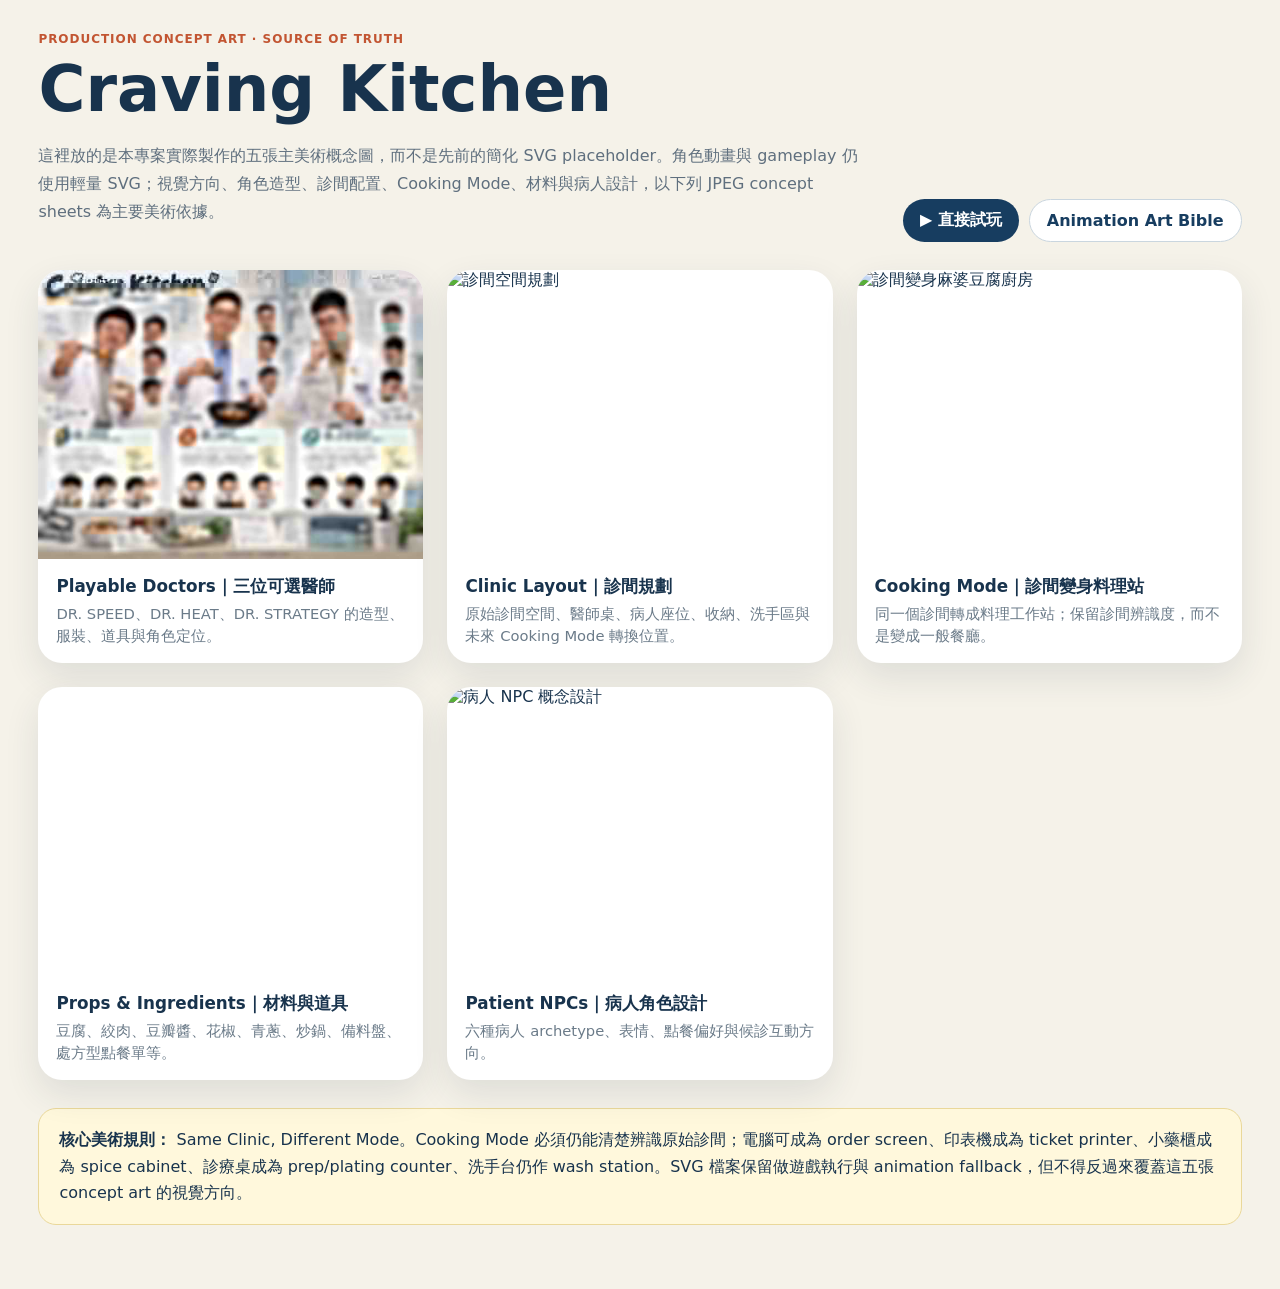
==== CK/art-original.html @ 4d16501b "CK art: add original concept art gallery" ====
<!doctype html>
<html lang="zh-Hant">
<head>
<meta charset="utf-8"><meta name="viewport" content="width=device-width,initial-scale=1">
<title>Craving Kitchen — Original Concept Art</title>
<style>
:root{font-family:Inter,"Noto Sans TC",system-ui,sans-serif;color:#18334d;background:#f5f2e9}*{box-sizing:border-box}body{margin:0}.wrap{width:min(1240px,94vw);margin:auto;padding:32px 0 64px}header{display:flex;gap:18px;justify-content:space-between;align-items:end;flex-wrap:wrap;margin-bottom:28px}h1{font-size:clamp(2.2rem,5vw,4.6rem);margin:.1em 0}.sub{max-width:820px;line-height:1.75;color:#5f6f7e}.links{display:flex;gap:10px;flex-wrap:wrap}.btn{display:inline-block;padding:11px 17px;border-radius:999px;background:#173d60;color:white;text-decoration:none;font-weight:800}.btn.alt{background:#fff;color:#173d60;border:1px solid #cad6df}.grid{display:grid;grid-template-columns:repeat(auto-fit,minmax(340px,1fr));gap:24px}figure{margin:0;background:white;border-radius:24px;overflow:hidden;box-shadow:0 14px 35px #20384a1c}figure img{width:100%;display:block;aspect-ratio:4/3;object-fit:cover}figcaption{padding:16px 18px}figcaption strong{display:block;font-size:1.05rem;margin-bottom:5px}figcaption span{color:#6b7b89;line-height:1.5;font-size:.92rem}.note{margin-top:28px;padding:18px 20px;border-radius:18px;background:#fff8dc;border:1px solid #ead89a;line-height:1.65}.tag{font-size:.75rem;letter-spacing:.08em;font-weight:900;color:#c25532;text-transform:uppercase}
</style>
</head>
<body><main class="wrap">
<header><div><div class="tag">Production concept art · source of truth</div><h1>Craving Kitchen</h1><p class="sub">這裡放的是本專案實際製作的五張主美術概念圖，而不是先前的簡化 SVG placeholder。角色動畫與 gameplay 仍使用輕量 SVG；視覺方向、角色造型、診間配置、Cooking Mode、材料與病人設計，以下列 JPEG concept sheets 為主要美術依據。</p></div><div class="links"><a class="btn" href="index.html">▶ 直接試玩</a><a class="btn alt" href="art.html">Animation Art Bible</a></div></header>
<section class="grid">
<figure><img src="assets/art/doctor_concepts.jpg" alt="三位可選醫師概念設計"><figcaption><strong>Playable Doctors｜三位可選醫師</strong><span>DR. SPEED、DR. HEAT、DR. STRATEGY 的造型、服裝、道具與角色定位。</span></figcaption></figure>
<figure><img src="assets/art/clinic_layout.jpg" alt="診間空間規劃"><figcaption><strong>Clinic Layout｜診間規劃</strong><span>原始診間空間、醫師桌、病人座位、收納、洗手區與未來 Cooking Mode 轉換位置。</span></figcaption></figure>
<figure><img src="assets/art/cooking_mode.jpg" alt="診間變身麻婆豆腐廚房"><figcaption><strong>Cooking Mode｜診間變身料理站</strong><span>同一個診間轉成料理工作站；保留診間辨識度，而不是變成一般餐廳。</span></figcaption></figure>
<figure><img src="assets/art/props.jpg" alt="麻婆豆腐料理材料與道具"><figcaption><strong>Props & Ingredients｜材料與道具</strong><span>豆腐、絞肉、豆瓣醬、花椒、青蔥、炒鍋、備料盤、處方型點餐單等。</span></figcaption></figure>
<figure><img src="assets/art/patient_npcs.jpg" alt="病人 NPC 概念設計"><figcaption><strong>Patient NPCs｜病人角色設計</strong><span>六種病人 archetype、表情、點餐偏好與候診互動方向。</span></figcaption></figure>
</section>
<div class="note"><strong>核心美術規則：</strong> Same Clinic, Different Mode。Cooking Mode 必須仍能清楚辨識原始診間；電腦可成為 order screen、印表機成為 ticket printer、小藥櫃成為 spice cabinet、診療桌成為 prep/plating counter、洗手台仍作 wash station。SVG 檔案保留做遊戲執行與 animation fallback，但不得反過來覆蓋這五張 concept art 的視覺方向。</div>
</main></body></html>
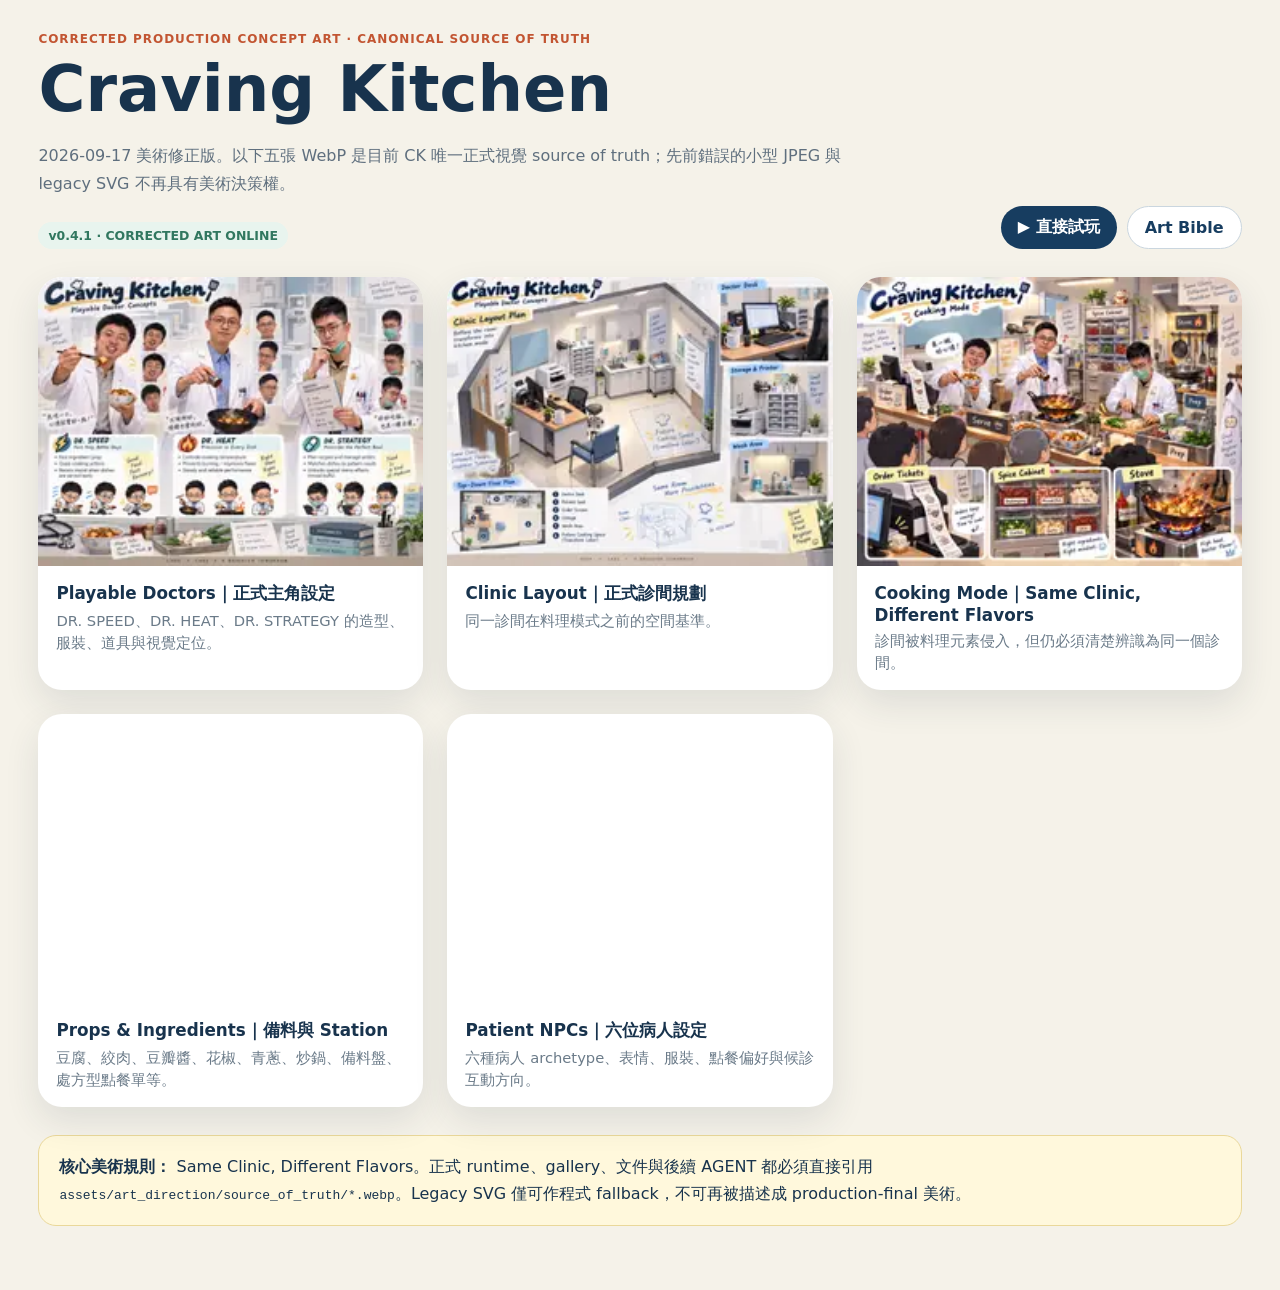
==== commit 73429ce1: "CK art: repoint gallery to corrected canonical WebP sheets" ====
--- a/CK/art-original.html
+++ b/CK/art-original.html
@@ -2,19 +2,19 @@
 <html lang="zh-Hant">
 <head>
 <meta charset="utf-8"><meta name="viewport" content="width=device-width,initial-scale=1">
-<title>Craving Kitchen — Original Concept Art</title>
+<title>Craving Kitchen — Corrected Approved Concept Art</title>
 <style>
-:root{font-family:Inter,"Noto Sans TC",system-ui,sans-serif;color:#18334d;background:#f5f2e9}*{box-sizing:border-box}body{margin:0}.wrap{width:min(1240px,94vw);margin:auto;padding:32px 0 64px}header{display:flex;gap:18px;justify-content:space-between;align-items:end;flex-wrap:wrap;margin-bottom:28px}h1{font-size:clamp(2.2rem,5vw,4.6rem);margin:.1em 0}.sub{max-width:820px;line-height:1.75;color:#5f6f7e}.links{display:flex;gap:10px;flex-wrap:wrap}.btn{display:inline-block;padding:11px 17px;border-radius:999px;background:#173d60;color:white;text-decoration:none;font-weight:800}.btn.alt{background:#fff;color:#173d60;border:1px solid #cad6df}.grid{display:grid;grid-template-columns:repeat(auto-fit,minmax(340px,1fr));gap:24px}figure{margin:0;background:white;border-radius:24px;overflow:hidden;box-shadow:0 14px 35px #20384a1c}figure img{width:100%;display:block;aspect-ratio:4/3;object-fit:cover}figcaption{padding:16px 18px}figcaption strong{display:block;font-size:1.05rem;margin-bottom:5px}figcaption span{color:#6b7b89;line-height:1.5;font-size:.92rem}.note{margin-top:28px;padding:18px 20px;border-radius:18px;background:#fff8dc;border:1px solid #ead89a;line-height:1.65}.tag{font-size:.75rem;letter-spacing:.08em;font-weight:900;color:#c25532;text-transform:uppercase}
+:root{font-family:Inter,"Noto Sans TC",system-ui,sans-serif;color:#18334d;background:#f5f2e9}*{box-sizing:border-box}body{margin:0}.wrap{width:min(1240px,94vw);margin:auto;padding:32px 0 64px}header{display:flex;gap:18px;justify-content:space-between;align-items:end;flex-wrap:wrap;margin-bottom:28px}h1{font-size:clamp(2.2rem,5vw,4.6rem);margin:.1em 0}.sub{max-width:820px;line-height:1.75;color:#5f6f7e}.links{display:flex;gap:10px;flex-wrap:wrap}.btn{display:inline-block;padding:11px 17px;border-radius:999px;background:#173d60;color:white;text-decoration:none;font-weight:800}.btn.alt{background:#fff;color:#173d60;border:1px solid #cad6df}.grid{display:grid;grid-template-columns:repeat(auto-fit,minmax(340px,1fr));gap:24px}figure{margin:0;background:white;border-radius:24px;overflow:hidden;box-shadow:0 14px 35px #20384a1c}figure img{width:100%;display:block;aspect-ratio:4/3;object-fit:cover}figcaption{padding:16px 18px}figcaption strong{display:block;font-size:1.05rem;margin-bottom:5px}figcaption span{color:#6b7b89;line-height:1.5;font-size:.92rem}.note{margin-top:28px;padding:18px 20px;border-radius:18px;background:#fff8dc;border:1px solid #ead89a;line-height:1.65}.tag{font-size:.75rem;letter-spacing:.08em;font-weight:900;color:#c25532;text-transform:uppercase}.status{display:inline-block;margin-top:8px;padding:6px 10px;border-radius:999px;background:#e8f4ee;color:#31775f;font-weight:900;font-size:.78rem}
 </style>
 </head>
 <body><main class="wrap">
-<header><div><div class="tag">Production concept art · source of truth</div><h1>Craving Kitchen</h1><p class="sub">這裡放的是本專案實際製作的五張主美術概念圖，而不是先前的簡化 SVG placeholder。角色動畫與 gameplay 仍使用輕量 SVG；視覺方向、角色造型、診間配置、Cooking Mode、材料與病人設計，以下列 JPEG concept sheets 為主要美術依據。</p></div><div class="links"><a class="btn" href="index.html">▶ 直接試玩</a><a class="btn alt" href="art.html">Animation Art Bible</a></div></header>
+<header><div><div class="tag">Corrected production concept art · canonical source of truth</div><h1>Craving Kitchen</h1><p class="sub">2026-09-17 美術修正版。以下五張 WebP 是目前 CK 唯一正式視覺 source of truth；先前錯誤的小型 JPEG 與 legacy SVG 不再具有美術決策權。</p><span class="status">v0.4.1 · CORRECTED ART ONLINE</span></div><div class="links"><a class="btn" href="index.html">▶ 直接試玩</a><a class="btn alt" href="docs/ART_BIBLE.md">Art Bible</a></div></header>
 <section class="grid">
-<figure><img src="assets/art/doctor_concepts.jpg" alt="三位可選醫師概念設計"><figcaption><strong>Playable Doctors｜三位可選醫師</strong><span>DR. SPEED、DR. HEAT、DR. STRATEGY 的造型、服裝、道具與角色定位。</span></figcaption></figure>
-<figure><img src="assets/art/clinic_layout.jpg" alt="診間空間規劃"><figcaption><strong>Clinic Layout｜診間規劃</strong><span>原始診間空間、醫師桌、病人座位、收納、洗手區與未來 Cooking Mode 轉換位置。</span></figcaption></figure>
-<figure><img src="assets/art/cooking_mode.jpg" alt="診間變身麻婆豆腐廚房"><figcaption><strong>Cooking Mode｜診間變身料理站</strong><span>同一個診間轉成料理工作站；保留診間辨識度，而不是變成一般餐廳。</span></figcaption></figure>
-<figure><img src="assets/art/props.jpg" alt="麻婆豆腐料理材料與道具"><figcaption><strong>Props & Ingredients｜材料與道具</strong><span>豆腐、絞肉、豆瓣醬、花椒、青蔥、炒鍋、備料盤、處方型點餐單等。</span></figcaption></figure>
-<figure><img src="assets/art/patient_npcs.jpg" alt="病人 NPC 概念設計"><figcaption><strong>Patient NPCs｜病人角色設計</strong><span>六種病人 archetype、表情、點餐偏好與候診互動方向。</span></figcaption></figure>
+<figure><img src="assets/art_direction/source_of_truth/doctor_concepts.webp" alt="三位可選醫師正式概念設計"><figcaption><strong>Playable Doctors｜正式主角設定</strong><span>DR. SPEED、DR. HEAT、DR. STRATEGY 的造型、服裝、道具與視覺定位。</span></figcaption></figure>
+<figure><img src="assets/art_direction/source_of_truth/clinic_layout.webp" alt="正式診間空間規劃"><figcaption><strong>Clinic Layout｜正式診間規劃</strong><span>同一診間在料理模式之前的空間基準。</span></figcaption></figure>
+<figure><img src="assets/art_direction/source_of_truth/cooking_mode.webp" alt="正式診間料理模式"><figcaption><strong>Cooking Mode｜Same Clinic, Different Flavors</strong><span>診間被料理元素侵入，但仍必須清楚辨識為同一個診間。</span></figcaption></figure>
+<figure><img src="assets/art_direction/source_of_truth/props_station.webp" alt="麻婆豆腐材料與料理工作站"><figcaption><strong>Props & Ingredients｜備料與 Station</strong><span>豆腐、絞肉、豆瓣醬、花椒、青蔥、炒鍋、備料盤、處方型點餐單等。</span></figcaption></figure>
+<figure><img src="assets/art_direction/source_of_truth/patient_npcs.webp" alt="六位病人 NPC 正式概念設計"><figcaption><strong>Patient NPCs｜六位病人設定</strong><span>六種病人 archetype、表情、服裝、點餐偏好與候診互動方向。</span></figcaption></figure>
 </section>
-<div class="note"><strong>核心美術規則：</strong> Same Clinic, Different Mode。Cooking Mode 必須仍能清楚辨識原始診間；電腦可成為 order screen、印表機成為 ticket printer、小藥櫃成為 spice cabinet、診療桌成為 prep/plating counter、洗手台仍作 wash station。SVG 檔案保留做遊戲執行與 animation fallback，但不得反過來覆蓋這五張 concept art 的視覺方向。</div>
-</main></body></html>+<div class="note"><strong>核心美術規則：</strong> Same Clinic, Different Flavors。正式 runtime、gallery、文件與後續 AGENT 都必須直接引用 <code>assets/art_direction/source_of_truth/*.webp</code>。Legacy SVG 僅可作程式 fallback，不可再被描述成 production-final 美術。</div>
+</main></body></html>
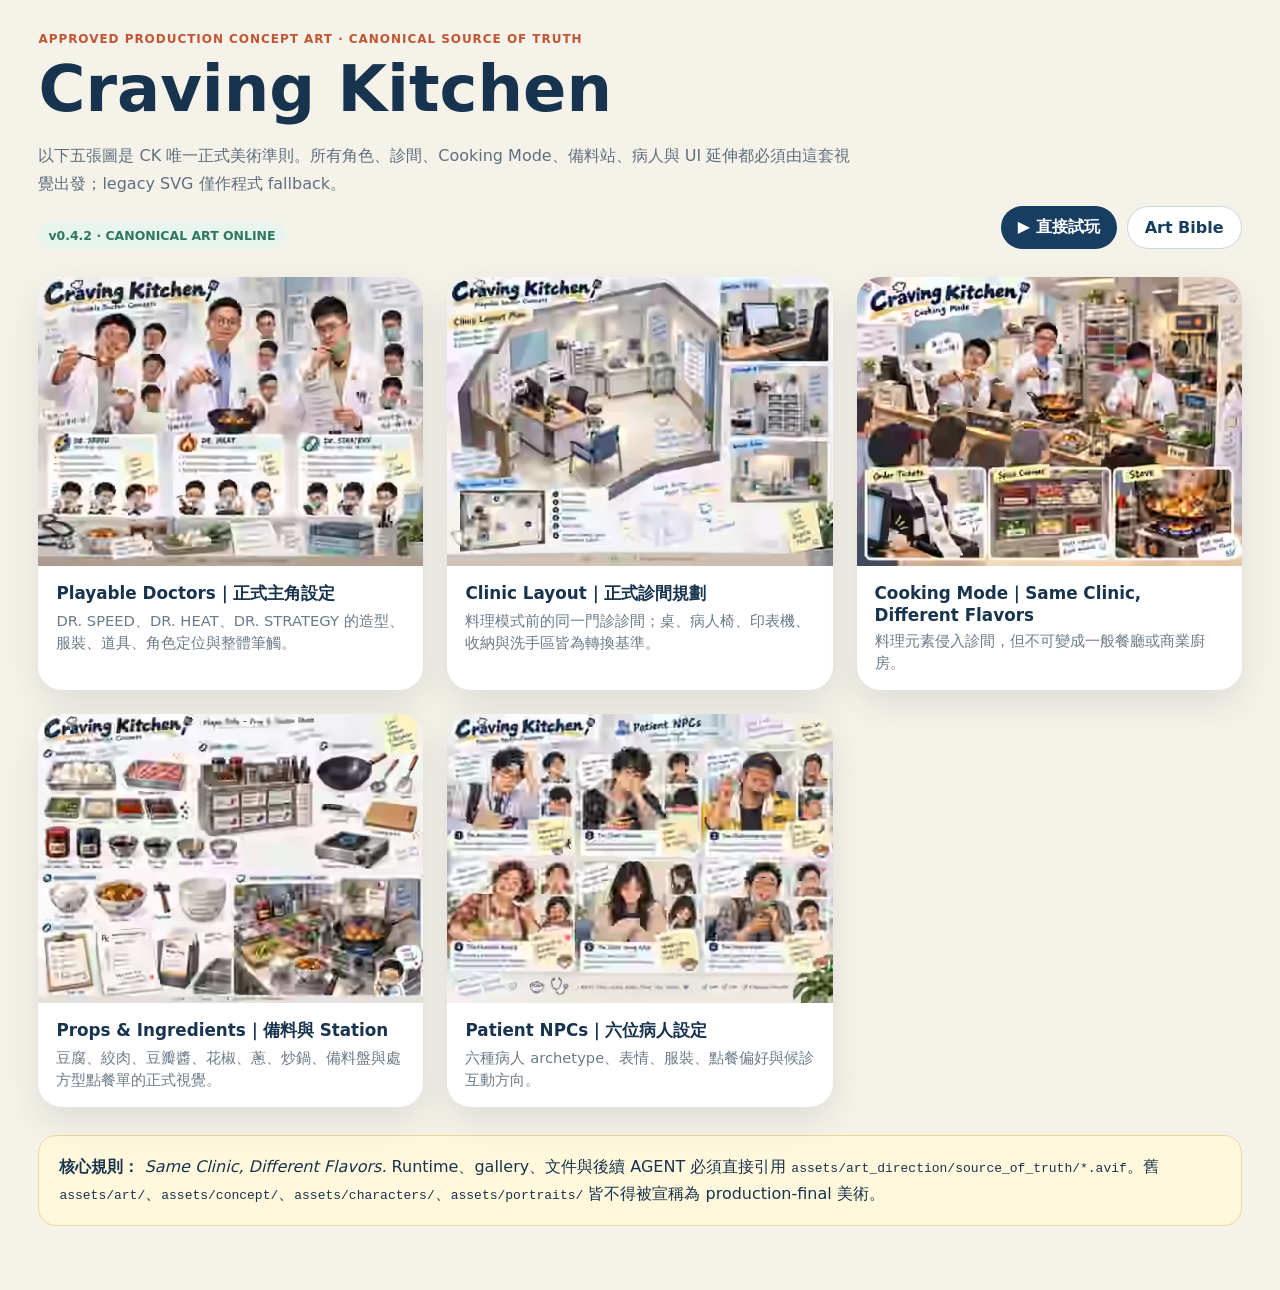
==== commit 8623e64c: "CK closeout: fix approved art gallery to canonical AVIF" ====
--- a/CK/art-original.html
+++ b/CK/art-original.html
@@ -2,19 +2,19 @@
 <html lang="zh-Hant">
 <head>
 <meta charset="utf-8"><meta name="viewport" content="width=device-width,initial-scale=1">
-<title>Craving Kitchen — Corrected Approved Concept Art</title>
+<title>Craving Kitchen — Approved Concept Art v0.4.2</title>
 <style>
-:root{font-family:Inter,"Noto Sans TC",system-ui,sans-serif;color:#18334d;background:#f5f2e9}*{box-sizing:border-box}body{margin:0}.wrap{width:min(1240px,94vw);margin:auto;padding:32px 0 64px}header{display:flex;gap:18px;justify-content:space-between;align-items:end;flex-wrap:wrap;margin-bottom:28px}h1{font-size:clamp(2.2rem,5vw,4.6rem);margin:.1em 0}.sub{max-width:820px;line-height:1.75;color:#5f6f7e}.links{display:flex;gap:10px;flex-wrap:wrap}.btn{display:inline-block;padding:11px 17px;border-radius:999px;background:#173d60;color:white;text-decoration:none;font-weight:800}.btn.alt{background:#fff;color:#173d60;border:1px solid #cad6df}.grid{display:grid;grid-template-columns:repeat(auto-fit,minmax(340px,1fr));gap:24px}figure{margin:0;background:white;border-radius:24px;overflow:hidden;box-shadow:0 14px 35px #20384a1c}figure img{width:100%;display:block;aspect-ratio:4/3;object-fit:cover}figcaption{padding:16px 18px}figcaption strong{display:block;font-size:1.05rem;margin-bottom:5px}figcaption span{color:#6b7b89;line-height:1.5;font-size:.92rem}.note{margin-top:28px;padding:18px 20px;border-radius:18px;background:#fff8dc;border:1px solid #ead89a;line-height:1.65}.tag{font-size:.75rem;letter-spacing:.08em;font-weight:900;color:#c25532;text-transform:uppercase}.status{display:inline-block;margin-top:8px;padding:6px 10px;border-radius:999px;background:#e8f4ee;color:#31775f;font-weight:900;font-size:.78rem}
+:root{font-family:Inter,"Noto Sans TC",system-ui,sans-serif;color:#18334d;background:#f5f2e9}*{box-sizing:border-box}body{margin:0}.wrap{width:min(1240px,94vw);margin:auto;padding:32px 0 64px}header{display:flex;gap:18px;justify-content:space-between;align-items:end;flex-wrap:wrap;margin-bottom:28px}h1{font-size:clamp(2.2rem,5vw,4.6rem);margin:.1em 0}.sub{max-width:820px;line-height:1.75;color:#5f6f7e}.links{display:flex;gap:10px;flex-wrap:wrap}.btn{display:inline-block;padding:11px 17px;border-radius:999px;background:#173d60;color:white;text-decoration:none;font-weight:800}.btn.alt{background:#fff;color:#173d60;border:1px solid #cad6df}.grid{display:grid;grid-template-columns:repeat(auto-fit,minmax(340px,1fr));gap:24px}figure{margin:0;background:white;border-radius:24px;overflow:hidden;box-shadow:0 14px 35px #20384a1c}figure img{width:100%;display:block;aspect-ratio:4/3;object-fit:cover;background:#e8eef2}figcaption{padding:16px 18px}figcaption strong{display:block;font-size:1.05rem;margin-bottom:5px}figcaption span{color:#6b7b89;line-height:1.5;font-size:.92rem}.note{margin-top:28px;padding:18px 20px;border-radius:18px;background:#fff8dc;border:1px solid #ead89a;line-height:1.65}.tag{font-size:.75rem;letter-spacing:.08em;font-weight:900;color:#c25532;text-transform:uppercase}.status{display:inline-block;margin-top:8px;padding:6px 10px;border-radius:999px;background:#e8f4ee;color:#31775f;font-weight:900;font-size:.78rem}
 </style>
 </head>
 <body><main class="wrap">
-<header><div><div class="tag">Corrected production concept art · canonical source of truth</div><h1>Craving Kitchen</h1><p class="sub">2026-09-17 美術修正版。以下五張 WebP 是目前 CK 唯一正式視覺 source of truth；先前錯誤的小型 JPEG 與 legacy SVG 不再具有美術決策權。</p><span class="status">v0.4.1 · CORRECTED ART ONLINE</span></div><div class="links"><a class="btn" href="index.html">▶ 直接試玩</a><a class="btn alt" href="docs/ART_BIBLE.md">Art Bible</a></div></header>
+<header><div><div class="tag">Approved production concept art · canonical source of truth</div><h1>Craving Kitchen</h1><p class="sub">以下五張圖是 CK 唯一正式美術準則。所有角色、診間、Cooking Mode、備料站、病人與 UI 延伸都必須由這套視覺出發；legacy SVG 僅作程式 fallback。</p><span class="status">v0.4.2 · CANONICAL ART ONLINE</span></div><div class="links"><a class="btn" href="index.html">▶ 直接試玩</a><a class="btn alt" href="docs/ART_BIBLE.md">Art Bible</a></div></header>
 <section class="grid">
-<figure><img src="assets/art_direction/source_of_truth/doctor_concepts.webp" alt="三位可選醫師正式概念設計"><figcaption><strong>Playable Doctors｜正式主角設定</strong><span>DR. SPEED、DR. HEAT、DR. STRATEGY 的造型、服裝、道具與視覺定位。</span></figcaption></figure>
-<figure><img src="assets/art_direction/source_of_truth/clinic_layout.webp" alt="正式診間空間規劃"><figcaption><strong>Clinic Layout｜正式診間規劃</strong><span>同一診間在料理模式之前的空間基準。</span></figcaption></figure>
-<figure><img src="assets/art_direction/source_of_truth/cooking_mode.webp" alt="正式診間料理模式"><figcaption><strong>Cooking Mode｜Same Clinic, Different Flavors</strong><span>診間被料理元素侵入，但仍必須清楚辨識為同一個診間。</span></figcaption></figure>
-<figure><img src="assets/art_direction/source_of_truth/props_station.webp" alt="麻婆豆腐材料與料理工作站"><figcaption><strong>Props & Ingredients｜備料與 Station</strong><span>豆腐、絞肉、豆瓣醬、花椒、青蔥、炒鍋、備料盤、處方型點餐單等。</span></figcaption></figure>
-<figure><img src="assets/art_direction/source_of_truth/patient_npcs.webp" alt="六位病人 NPC 正式概念設計"><figcaption><strong>Patient NPCs｜六位病人設定</strong><span>六種病人 archetype、表情、服裝、點餐偏好與候診互動方向。</span></figcaption></figure>
+<figure><img src="assets/art_direction/source_of_truth/doctor_concepts.avif" alt="三位可選醫師正式概念設計"><figcaption><strong>Playable Doctors｜正式主角設定</strong><span>DR. SPEED、DR. HEAT、DR. STRATEGY 的造型、服裝、道具、角色定位與整體筆觸。</span></figcaption></figure>
+<figure><img src="assets/art_direction/source_of_truth/clinic_layout.avif" alt="正式診間空間規劃"><figcaption><strong>Clinic Layout｜正式診間規劃</strong><span>料理模式前的同一門診診間；桌、病人椅、印表機、收納與洗手區皆為轉換基準。</span></figcaption></figure>
+<figure><img src="assets/art_direction/source_of_truth/cooking_mode.avif" alt="正式診間料理模式"><figcaption><strong>Cooking Mode｜Same Clinic, Different Flavors</strong><span>料理元素侵入診間，但不可變成一般餐廳或商業廚房。</span></figcaption></figure>
+<figure><img src="assets/art_direction/source_of_truth/props_station.avif" alt="麻婆豆腐材料與料理工作站"><figcaption><strong>Props & Ingredients｜備料與 Station</strong><span>豆腐、絞肉、豆瓣醬、花椒、蔥、炒鍋、備料盤與處方型點餐單的正式視覺。</span></figcaption></figure>
+<figure><img src="assets/art_direction/source_of_truth/patient_npcs.avif" alt="六位病人 NPC 正式概念設計"><figcaption><strong>Patient NPCs｜六位病人設定</strong><span>六種病人 archetype、表情、服裝、點餐偏好與候診互動方向。</span></figcaption></figure>
 </section>
-<div class="note"><strong>核心美術規則：</strong> Same Clinic, Different Flavors。正式 runtime、gallery、文件與後續 AGENT 都必須直接引用 <code>assets/art_direction/source_of_truth/*.webp</code>。Legacy SVG 僅可作程式 fallback，不可再被描述成 production-final 美術。</div>
+<div class="note"><strong>核心規則：</strong> <em>Same Clinic, Different Flavors.</em> Runtime、gallery、文件與後續 AGENT 必須直接引用 <code>assets/art_direction/source_of_truth/*.avif</code>。舊 <code>assets/art/</code>、<code>assets/concept/</code>、<code>assets/characters/</code>、<code>assets/portraits/</code> 皆不得被宣稱為 production-final 美術。</div>
 </main></body></html>
